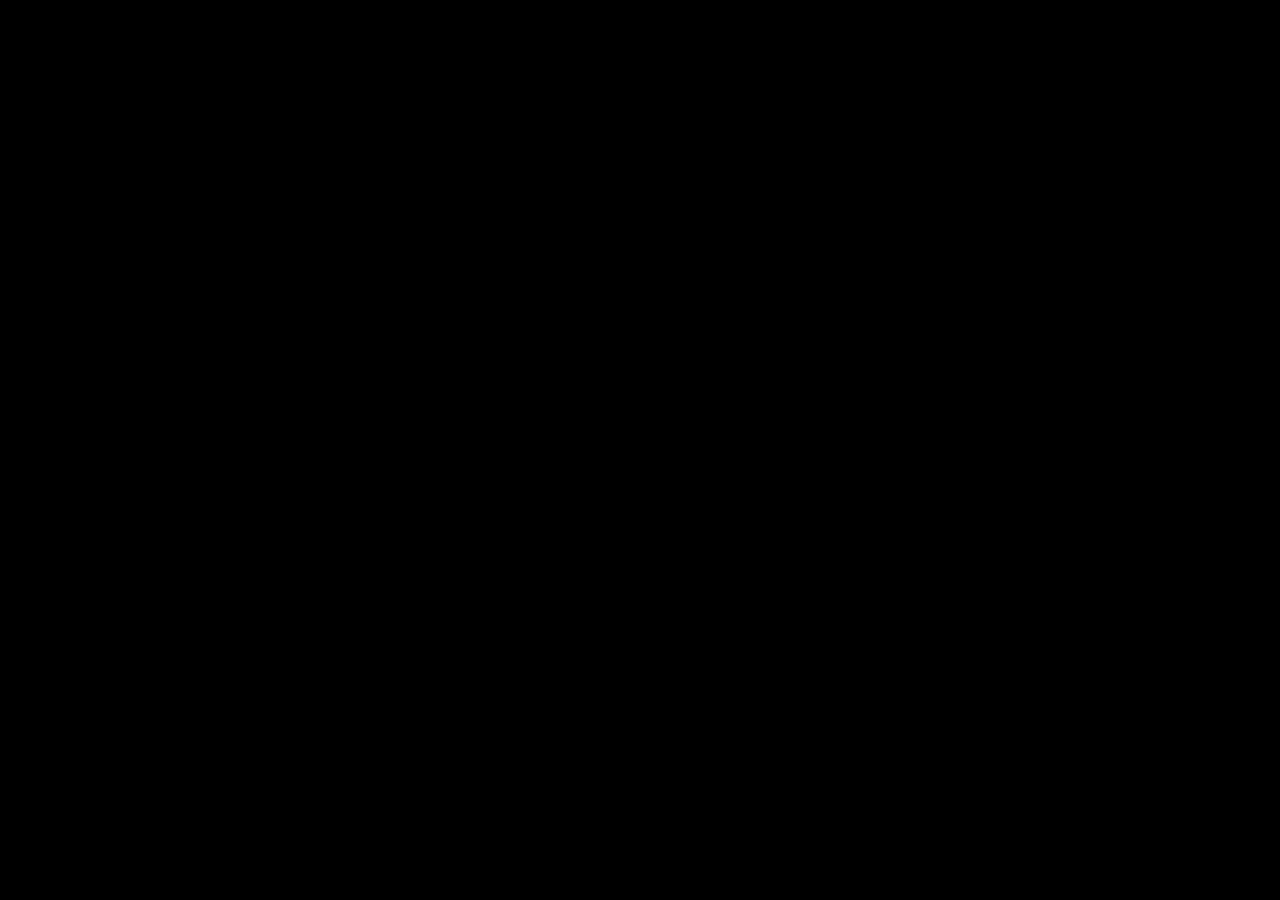
==== index.html @ a8288039 "More responsive for mobile Responsive for mobile" ====
<!DOCTYPE html>
<html lang="en">
<head>
  <meta charset="UTF-8" />
  <meta name="viewport" content="width=device-width, initial-scale=1.0" />
  <title>Save the Date | Joseph & Mai</title>

  <!-- Google Font -->
  <link href="https://fonts.googleapis.com/css2?family=Playfair+Display:wght@400;600&family=Inter:wght@300;400;500&display=swap" rel="stylesheet">

  <link rel="stylesheet" href="style.css" />
</head>
<body>
  <!-- INTRO VIDEO -->
  <div id="intro">
  <video
    id="introVideo"
    autoplay
    muted
    playsinline
    preload="auto"
    class="video-desktop"
  >
    <!-- Desktop video fallback -->
    <source
      src="assets/envelope-opening.mp4"
      type="video/mp4"
    >
  </video>

    <!-- Mobile video -->
  <video
    id="introVideoMobile"
    autoplay
    muted
    playsinline
    preload="auto"
    class="video-mobile"
  >
    <source src="assets/envelope-opening_phone.mp4" type="video/mp4">
  </video>

  <div id="flash"></div>
</div>

  <div id="mainContent" class="hidden">
    <div class="card-wrapper">

      <main class="layout">
        <!-- Decorative stripe -->
        <div class="inner-stripe">
          <span class="vertical-text">MAITE <em>&</em> JOSEPH</span>
        </div>

        <!-- Main content -->
        <section class="content">

          <div class="photo-column">
            <img src="assets/photo1.jpg" alt="Joseph and Mai">
            <img src="assets/photo2.jpg" alt="Joseph and Mai">
            <img src="assets/photo3.jpg" alt="Joseph and Mai">
          </div>

          <div class="text-block">
            <h1>¿Nos acompañas en este día?</h1>
            <p class="date">Abril 18, 2026</p>
            <p class="location">Quito, Ecuador</p>
            <p class="note">Confirma tu asistencia</p>
          </div>

        </section>
      </main>

      <!-- Envelope (decorative, outside card) -->

      <img src="assets/envelope2.png" alt="Envelope" class="envelope">
      

      <div class="reply-card">

        <img src="assets/reply-card.png" alt="Reply Card">

        <form class="reply-form" action="https://docs.google.com/forms/u/0/d/e/1FAIpQLSdnaJiKeTx0etZIDdYv7ZSRSZWpXaZUeWzo4Hgn-O0CDZYRjw/formResponse" method="POST" target="_blank">

          <!-- Yes / No -->
          <label class="checkbox yes">
            <input type="radio" name="entry.877086558" value="YES">
          </label>

          <label class="checkbox no">
            <input type="radio" name="entry.877086558" value="NO">
          </label>

          <!-- Names -->
          <input
            type="text"
            name="entry.1498135098"
            class="name-input"
            placeholder="Tu nombre"
            required
          >

          <button type="submit" class="submit-btn">Enviar</button>

        </form>

      </div>
    </div>
  </div>

<script src="script.js"></script>

</body>
</html>
---- style.css ----
/* Reset */
* {
  margin: 0;
  padding: 0;
  box-sizing: border-box;
}

/* Base */

body {
  margin: 0;
  font-family: 'Inter', sans-serif;
  background: #f4efe9;
}

#intro {
  position: fixed;
  inset: 0;
  width: 100%;
  height: 100svh; /* 🔑 mobile-safe viewport height */

  background: black;
  z-index: 1000;

  display: flex;
  align-items: center;
  justify-content: center;
}

#intro {
  height: 100vh;
  height: 100svh;
}


.video-desktop,
.video-mobile {
  position: absolute;
  top: 50%;
  left: 50%;
  transform: translate(-50%, -50%);
  min-width: 100%;
  min-height: 100%;
  width: auto;
  height: auto;
  object-fit: cover;
}


/* Default: show desktop video, hide mobile video */
.video-desktop { display: block; }
.video-mobile  { display: none; }


#flash {
  position: absolute;
  inset: 0;
  background: white;
  opacity: 0;
  pointer-events: none;
  transition: opacity 0.3s ease;
}


.hidden {
  display: none;
}

#mainContent {
  min-height: 100vh;
  display: flex;
  align-items: center;
  justify-content: flex-start;
  animation: fadeIn 1.2s ease forwards;
}

@keyframes fadeIn {
  from {
    opacity: 0;
    transform: scale(0.98);
  }
  to {
    opacity: 1;
    transform: scale(1);
  }
}


body {
  font-family: 'Inter', sans-serif;
  background: #f4efe9;
  min-height: 100vh;
  display: flex;
  align-items: center;
  justify-content: flex-start;  /* ← stop centering */
  padding-left: 20vw;            /* ← gentle left offset */
}

/* Layout */
.layout {
  position: relative;       
  
  background: #fff;
  box-shadow: 0 20px 40px rgba(0,0,0,0.1);
  max-width: 760px;
  width: 90%;
  min-height: 700px;
  display: flex;
}

/* Vertical strip */

.inner-stripe {
  position: absolute;
  top: 30px;
  right: 1.5rem;
  /*height: 100%;*/
  width: 80px;

  background: #fff;

  display: flex;
  align-items: center;
  justify-content: center;
}

.vertical-text {
  writing-mode: vertical-rl;
  text-orientation: mixed;
  font-family: 'Playfair Display', serif;
  font-size: 2.5rem;
  letter-spacing: 0.2em;
  text-transform: uppercase;
}

.vertical-text em {
  font-style: italic;
  text-transform: lowercase;
  letter-spacing: normal;
}

/* Main content */
.content {
  flex: 1;
  padding: 4rem 3rem 4rem 6rem; 

  display: flex;
  flex-direction: row;

  justify-content: space-between;   /* ↓ bottom */
  align-items: flex-end;       /* → right */

  text-align: right;
  gap: 3rem;
}


.content h1 {
  font-family: 'Playfair Display', serif;
  font-size: 1.2rem;
  margin-bottom: 1.2rem;
  line-height: 2;   /* tighter for names */
}

.date {
  font-size: 1.1rem;
  margin-bottom: 0.3rem;
}

.location {
  font-size: 1rem;
  color: #666;
  margin-bottom: 1.5rem;
}

.note {
  font-size: 0.9rem;
  color: #888;
}


.photo-column {
  display: flex;
  flex-direction: column;
  gap: 1rem;
}

.photo-column img {
  width: 200px;
  height: 200px;
  object-fit: cover;
  border-radius: 6px;
}

.card-wrapper {
  position: relative; /* anchor for envelope */
}

.envelope {
  position: absolute;

  right: -450px;     /* move to the right of the card */
  bottom: 0px;    /* push it under the card */

  width: 260px;      /* adjust to taste */
  z-index: -1;       /* ← makes it sit UNDER the white box */
  transform: scale(2.3);
  transform-origin: bottom right; /* 🔑 THIS FIXES IT */
}


.reply-card {
  position: absolute;

  right: -700px;
  bottom: 0px;

  width: 450px;

  z-index: 2; /* above envelope, below main card if desired */

  /*outline: 2px dashed red;*/
}

.reply-card img {
  width: 100%;
  display: block;
  pointer-events: none;
}

.reply-form {
  position: absolute;
  inset: 0; /* fills the image */
  /*outline: 2px dashed blue;*/
}


.checkbox {
  position: absolute;
  width: 24px;
  height: 24px;
  border: 2px solid #BB7E5E;
  background: rgba(247, 185, 152, 0.66);/* light red */
  cursor: pointer;
  z-index: 10;
}

.checkbox input {
  position: static;        /* add this */
  top: 0;
  left: 0;
  width: 100%;
  height: 100%;
  opacity: 1;
  cursor: pointer;
}

.checkbox.yes {
  top: 42%;
  left: 35%;
}

.checkbox.no {
  top: 42%;
  left: 57%;
}


.name-input {
  position: absolute;

  bottom: 45%;
  left: 40%;
  width: 25%;
  height: 20px;
  

  border: 2px ;
  background: rgba(247, 185, 152, 0.66); /* light blue */
  font-family: 'Playfair Display', serif;
  font-size: 0.9rem;

  outline: none;
  padding: 4px 6px;
}

.submit-btn {
  position: absolute;

  bottom: 23%;
  left: 40%;

  background: rgba(247, 185, 152, 0.66); /* soft orange */
  border: 2px solid #BB7E5E;
  border-radius: 4px;

  font-size: 0.75rem;
  padding: 6px 10px;

  cursor: pointer;
}


/* Mobile adaptation */
@media (max-width: 768px) {

  /* Use mobile video on small screens */
  .video-desktop { display: none; }
  .video-mobile  { display: block; }

  /* Reset main layout */
  #mainContent {
    padding-left: 0;
    justify-content: center;
  }


  #intro video {
    background: white;
    position: absolute;
    top: 50%;
    left: 50%;

    width: 100%;
    height: 100%;

    transform: translate(-50%, -50%);
    object-fit: contain;  
  }

  body {
    padding-left: 0;
    justify-content: center;
  }


  .card-wrapper {
    width: 100%;
    display: flex;
    flex-direction: column;
    align-items: center;
  }


  .envelope {
    position: absolute;
    right: auto;
    bottom: auto;

    width: 80%;
    max-width: 320px;

    transform: scale(1);
    margin-top: 15%;
    
    z-index: 0;
  }

  .layout {
    max-width: 70%;
    min-height: auto;
    margin-top: 70%;
    z-index: 1;
  }

  .content {
    display: grid;

    grid-template-columns: 75px 1fr;
    grid-template-rows: auto auto;

    grid-template-areas:
      "stripe photos"
      "info   info";

    gap: 1.5rem;

    padding: 5% 5% 5% 5%;
    align-items: start;
  }

  .inner-stripe {
    background: #fff;  /* keep the white stripe visible */
    display: flex;
    position: absolute;
    left: 0%;
    top: 5%;
  }

  .vertical-text {
    writing-mode: vertical-rl;
    font-size: 1.7rem;
    letter-spacing: 0.25em;;
  }

  .photo-column {
    grid-area: photos;

    display: flex;
    flex-direction: column;
    align-items: center;
    gap: 0.5rem;
  }

  .photo-column img {
    width: 100%;
    max-width: none;
    height: 100px;
  }

  .text-block {
    grid-area: info;
    text-align: center;
    margin-top: 1rem;
  }

  .content h1 {
  font-family: 'Playfair Display', serif;
  font-size: 1.5rem;
  line-height: 1.3;   /* tighter for names */
  }

  .date {
    font-size: 0.75rem;
    margin-bottom: 0.3rem;
  }

  .location {
    font-size: 0.6rem;
    color: #666;
    margin-bottom: 1.5rem;
  }

  .note {
    font-size: 1rem;
    color: #888;
  }

  .reply-card {
    position: relative;
    left: 3.5%;
    bottom: auto;

    width: 100%;
    max-width: 320px;

    margin-top: -40px; /* attached to white box */
    z-index: 2;
  }

    .checkbox {
    position: absolute;
    width: 12px;
    height: 12px;
    border: 2px solid #BB7E5E;
    background: rgba(247, 185, 152, 0.66)/* light red */
  }

  .checkbox.yes {
    top: 42%;    /* try 36–40 until it visually aligns */
  }

  .checkbox.no {
    top: 42%;    /* same top as yes */
  }
    

    .name-input {
    width: 23%;
    height: 14px;
    font-size: 0.6rem;

  }
  
  .reply-form {
    position: absolute;
    inset: 0;
  }


    .submit-btn {
    position: absolute;

    bottom: 10%;
    left: 40%;

    background: rgba(247, 185, 152, 0.66); /* soft orange */
    border: 2px solid #BB7E5E;
    border-radius: 4px;

    font-size: 0.75rem;
    padding: 6px 10px;
    font-size: 0.5rem;

  }
  
}
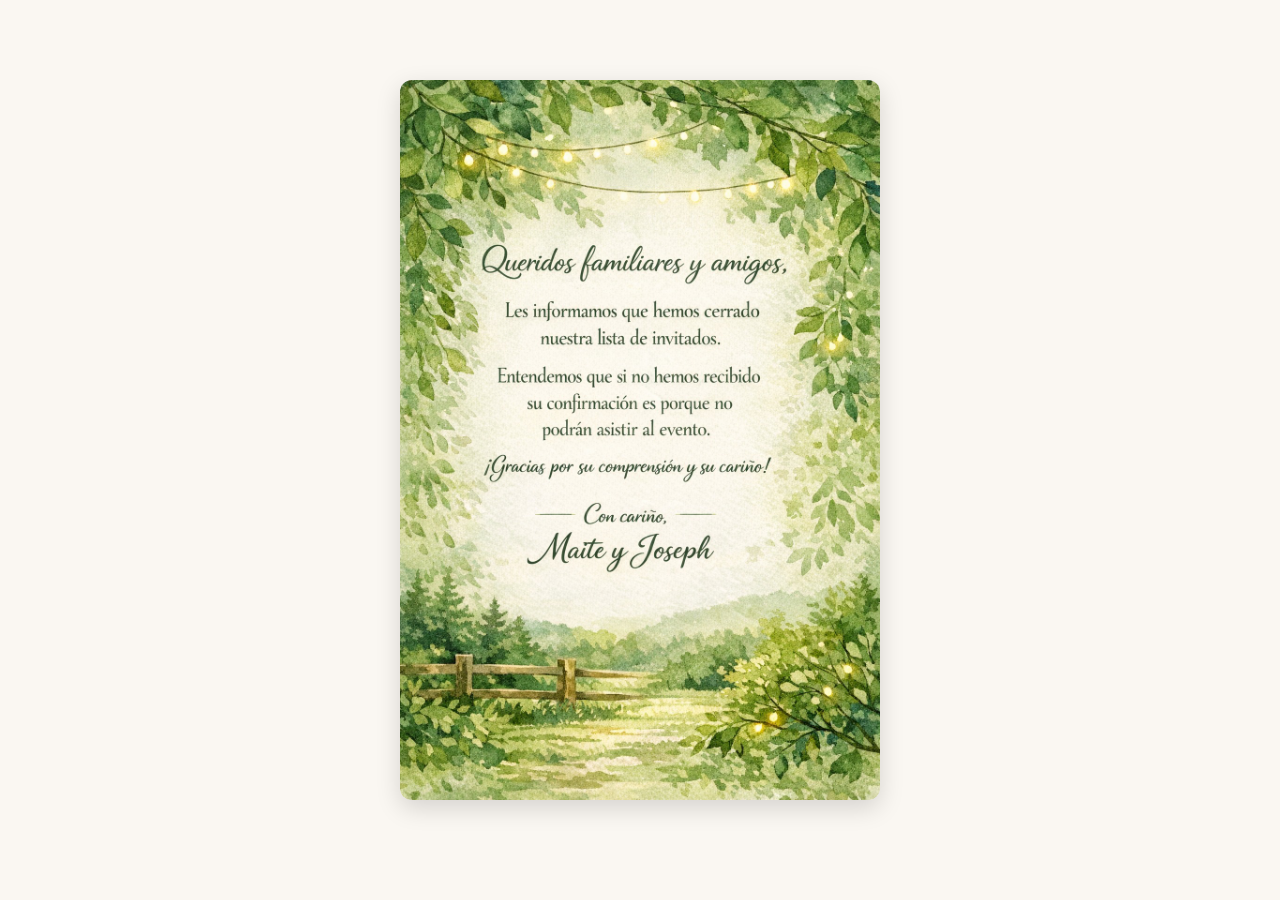
==== commit fb607483: "Closing the date Closing the date" ====
--- a/index.html
+++ b/index.html
@@ -2,113 +2,47 @@
 <html lang="en">
 <head>
   <meta charset="UTF-8" />
+  <title>Nuestra Boda</title>
   <meta name="viewport" content="width=device-width, initial-scale=1.0" />
-  <title>Save the Date | Joseph & Mai</title>
+  <style>
+    /* Make the page fill the screen and center content */
+    body {
+      margin: 0;
+      min-height: 100vh;
+      display: flex;
+      flex-direction: column;
+      justify-content: center;
+      align-items: center;
+      background-color: #faf7f2; /* soft background color */
+      font-family: system-ui, -apple-system, BlinkMacSystemFont, "Segoe UI", sans-serif;
+    }
 
-  <!-- Google Font -->
-  <link href="https://fonts.googleapis.com/css2?family=Playfair+Display:wght@400;600&family=Inter:wght@300;400;500&display=swap" rel="stylesheet">
+    .container {
+      text-align: center;
+      padding: 1.5rem;
+    }
 
-  <link rel="stylesheet" href="style.css" />
+    .message-image {
+      max-width: 90vw;
+      max-height: 80vh;
+      height: auto;
+      border-radius: 12px;
+      box-shadow: 0 8px 24px rgba(0, 0, 0, 0.15);
+    }
+
+    .caption {
+      margin-top: 1rem;
+      font-size: 1rem;
+      color: #444;
+    }
+  </style>
 </head>
 <body>
-  <!-- INTRO VIDEO -->
-  <div id="intro">
-  <video
-    id="introVideo"
-    autoplay
-    muted
-    playsinline
-    preload="auto"
-    class="video-desktop"
-  >
-    <!-- Desktop video fallback -->
-    <source
-      src="assets/envelope-opening.mp4"
-      type="video/mp4"
-    >
-  </video>
-
-    <!-- Mobile video -->
-  <video
-    id="introVideoMobile"
-    autoplay
-    muted
-    playsinline
-    preload="auto"
-    class="video-mobile"
-  >
-    <source src="assets/envelope-opening_phone.mp4" type="video/mp4">
-  </video>
-
-  <div id="flash"></div>
-</div>
-
-  <div id="mainContent" class="hidden">
-    <div class="card-wrapper">
-
-      <main class="layout">
-        <!-- Decorative stripe -->
-        <div class="inner-stripe">
-          <span class="vertical-text">MAITE <em>&</em> JOSEPH</span>
-        </div>
-
-        <!-- Main content -->
-        <section class="content">
-
-          <div class="photo-column">
-            <img src="assets/photo1.jpg" alt="Joseph and Mai">
-            <img src="assets/photo2.jpg" alt="Joseph and Mai">
-            <img src="assets/photo3.jpg" alt="Joseph and Mai">
-          </div>
-
-          <div class="text-block">
-            <h1>¿Nos acompañas en este día?</h1>
-            <p class="date">Abril 18, 2026</p>
-            <p class="location">Quito, Ecuador</p>
-            <p class="note">Confirma tu asistencia</p>
-          </div>
-
-        </section>
-      </main>
-
-      <!-- Envelope (decorative, outside card) -->
-
-      <img src="assets/envelope2.png" alt="Envelope" class="envelope">
-      
-
-      <div class="reply-card">
-
-        <img src="assets/reply-card.png" alt="Reply Card">
-
-        <form class="reply-form" action="https://docs.google.com/forms/u/0/d/e/1FAIpQLSdnaJiKeTx0etZIDdYv7ZSRSZWpXaZUeWzo4Hgn-O0CDZYRjw/formResponse" method="POST" target="_blank">
-
-          <!-- Yes / No -->
-          <label class="checkbox yes">
-            <input type="radio" name="entry.877086558" value="YES">
-          </label>
-
-          <label class="checkbox no">
-            <input type="radio" name="entry.877086558" value="NO">
-          </label>
-
-          <!-- Names -->
-          <input
-            type="text"
-            name="entry.1498135098"
-            class="name-input"
-            placeholder="Tu nombre"
-            required
-          >
-
-          <button type="submit" class="submit-btn">Enviar</button>
-
-        </form>
-
-      </div>
-    </div>
+  <div class="container">
+    <!-- Put your image file (e.g. message.jpg) in the same folder as index.html -->
+    <img src="assets/Closed_save_date.jpeg" alt="Message from the bride and groom" class="message-image" />
+    <!-- Optional text under the picture -->
+    <p class="caption"></p>
   </div>
-
-<script src="script.js"></script>
-
 </body>
 </html>
